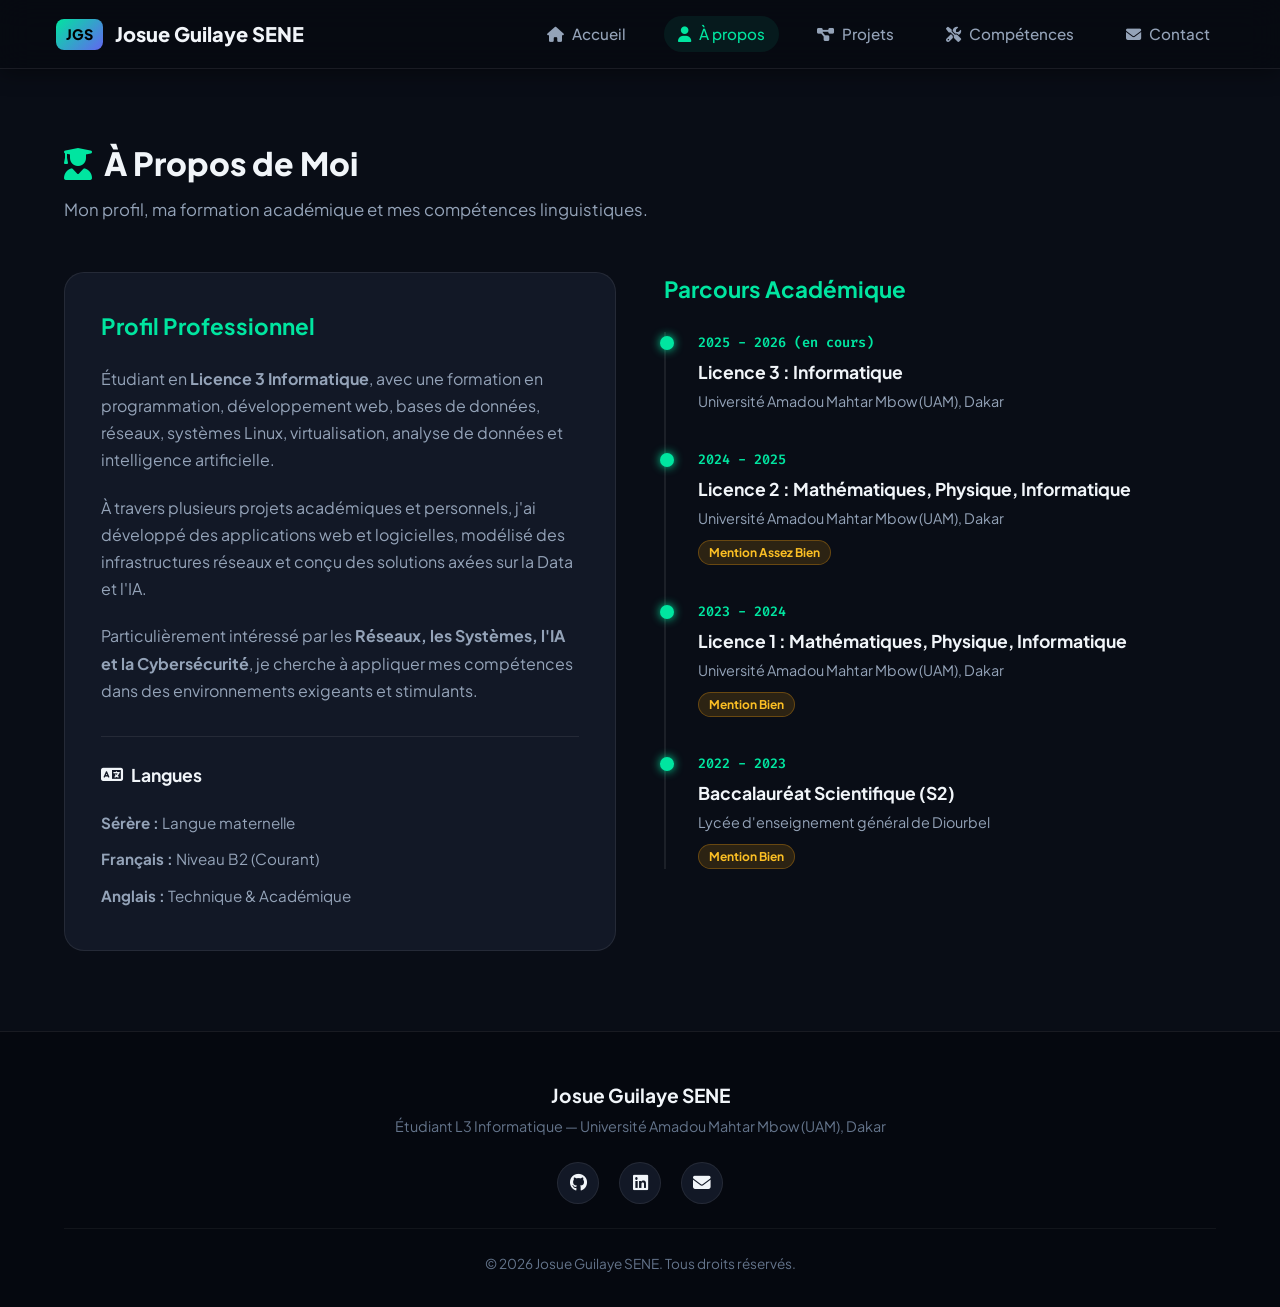
==== about.html @ 21975255 "Mon porfolio" ====
<!DOCTYPE html>
<html lang="fr">
<head>
    <meta charset="UTF-8">
    <meta name="viewport" content="width=device-width, initial-scale=1.0">
    <title>À propos | Josue Guilaye SENE</title>
    <!-- Font Awesome Icons -->
    <link rel="stylesheet" href="https://cdnjs.cloudflare.com/ajax/libs/font-awesome/6.5.1/css/all.min.css">
    <!-- Google Fonts -->
    <link rel="preconnect" href="https://fonts.googleapis.com">
    <link rel="preconnect" href="https://fonts.gstatic.com" crossorigin>
    <link href="https://fonts.googleapis.com/css2?family=Plus+Jakarta+Sans:wght@300;400;500;600;700;800&family=Fira+Code:wght@400;500&display=swap" rel="stylesheet">
    <!-- Main Style -->
    <link rel="stylesheet" href="static/css/style.css">
</head>
<body>
    <header class="header">
        <div class="nav-container">
            <a href="index.html" class="logo">
                <span class="logo-badge">JGS</span>
                <span class="logo-name">Josue Guilaye SENE</span>
            </a>
            <button class="menu-toggle" id="menuToggle" aria-label="Toggle Navigation">
                <i class="fas fa-bars"></i>
            </button>
            <nav class="nav-links" id="navLinks">
                <a href="index.html" class="nav-item"><i class="fas fa-home"></i> Accueil</a>
                <a href="about.html" class="nav-item active"><i class="fas fa-user"></i> À propos</a>
                <a href="projects.html" class="nav-item"><i class="fas fa-project-diagram"></i> Projets</a>
                <a href="skills.html" class="nav-item"><i class="fas fa-tools"></i> Compétences</a>
                <a href="contact.html" class="nav-item"><i class="fas fa-envelope"></i> Contact</a>
            </nav>
        </div>
    </header>

    <main class="main-body">
        
<section class="section container">
    <h2 class="section-title"><i class="fas fa-user-graduate"></i> À Propos de Moi</h2>
    <p class="section-subtitle">Mon profil, ma formation académique et mes compétences linguistiques.</p>

    <div class="about-grid">
        <div class="about-text-card">
            <h3>Profil Professionnel</h3>
            <p>
                Étudiant en <strong>Licence 3 Informatique</strong>, avec une formation en programmation, développement web, bases de données, réseaux, systèmes Linux, virtualisation, analyse de données et intelligence artificielle.
            </p>
            <p>
                À travers plusieurs projets académiques et personnels, j'ai développé des applications web et logicielles, modélisé des infrastructures réseaux et conçu des solutions axées sur la Data et l'IA.
            </p>
            <p>
                Particulièrement intéressé par les <strong>Réseaux, les Systèmes, l'IA et la Cybersécurité</strong>, je cherche à appliquer mes compétences dans des environnements exigeants et stimulants.
            </p>

            <div class="languages-box">
                <h4><i class="fas fa-language"></i> Langues</h4>
                <ul class="languages-list">
                    <li><strong>Sérère :</strong> Langue maternelle</li>
                    <li><strong>Français :</strong> Niveau B2 (Courant)</li>
                    <li><strong>Anglais :</strong> Technique & Académique</li>
                </ul>
            </div>
        </div>

        <div class="timeline-wrapper">
            <h3>Parcours Académique</h3>
            <div class="timeline">
                <div class="timeline-item">
                    <div class="timeline-dot"></div>
                    <div class="timeline-date">2025 - 2026 (en cours)</div>
                    <h4>Licence 3 : Informatique</h4>
                    <p class="timeline-place">Université Amadou Mahtar Mbow (UAM), Dakar</p>
                </div>

                <div class="timeline-item">
                    <div class="timeline-dot"></div>
                    <div class="timeline-date">2024 - 2025</div>
                    <h4>Licence 2 : Mathématiques, Physique, Informatique</h4>
                    <p class="timeline-place">Université Amadou Mahtar Mbow (UAM), Dakar</p>
                    <span class="badge-mention">Mention Assez Bien</span>
                </div>

                <div class="timeline-item">
                    <div class="timeline-dot"></div>
                    <div class="timeline-date">2023 - 2024</div>
                    <h4>Licence 1 : Mathématiques, Physique, Informatique</h4>
                    <p class="timeline-place">Université Amadou Mahtar Mbow (UAM), Dakar</p>
                    <span class="badge-mention">Mention Bien</span>
                </div>

                <div class="timeline-item">
                    <div class="timeline-dot"></div>
                    <div class="timeline-date">2022 - 2023</div>
                    <h4>Baccalauréat Scientifique (S2)</h4>
                    <p class="timeline-place">Lycée d'enseignement général de Diourbel</p>
                    <span class="badge-mention">Mention Bien</span>
                </div>
            </div>
        </div>
    </div>
</section>

    </main>

    <footer class="footer">
        <div class="footer-container">
            <div class="footer-info">
                <h3>Josue Guilaye SENE</h3>
                <p>Étudiant L3 Informatique — Université Amadou Mahtar Mbow (UAM), Dakar</p>
            </div>
            <div class="footer-links">
                <a href="https://github.com/JosueSENE" target="_blank" rel="noopener" title="GitHub"><i class="fab fa-github"></i></a>
                <a href="https://www.linkedin.com/in/josueguilaye-sene5" target="_blank" rel="noopener" title="LinkedIn"><i class="fab fa-linkedin"></i></a>
                <a href="mailto:josueguilay@gmail.com" title="Email"><i class="fas fa-envelope"></i></a>
            </div>
            <div class="footer-copy">
                <p>&copy; 2026 Josue Guilaye SENE. Tous droits réservés.</p>
            </div>
        </div>
    </footer>

    <script>
        const toggle = document.getElementById('menuToggle');
        const nav = document.getElementById('navLinks');
        if(toggle && nav) {
            toggle.addEventListener('click', () => {
                nav.classList.toggle('open');
            });
        }
    </script>
</body>
</html>
---- static/css/style.css ----
/* ==========================================================================
   PORTFOLIO STYLESHEET - JOSUE GUILAYE SENE
   ========================================================================== */

:root {
    --bg-dark: #090d16;
    --bg-card: #121826;
    --bg-card-hover: #1a2336;
    --border-color: rgba(255, 255, 255, 0.08);
    --border-glow: rgba(0, 229, 160, 0.3);
    
    --primary: #00e5a0;
    --primary-glow: rgba(0, 229, 160, 0.2);
    --secondary: #6366f1;
    --text-main: #f1f5f9;
    --text-muted: #94a3b8;
    --text-dim: #64748b;
    
    --font-sans: 'Plus Jakarta Sans', -apple-system, BlinkMacSystemFont, sans-serif;
    --font-mono: 'Fira Code', monospace;
    
    --radius-sm: 8px;
    --radius-md: 14px;
    --radius-lg: 20px;
    --radius-full: 9999px;
    
    --shadow-sm: 0 4px 12px rgba(0, 0, 0, 0.2);
    --shadow-md: 0 10px 30px rgba(0, 0, 0, 0.35);
    --shadow-glow: 0 0 25px var(--primary-glow);
    
    --transition: all 0.3s cubic-bezier(0.16, 1, 0.3, 1);
}

/* Reset & Global */
*, *::before, *::after {
    box-sizing: border-box;
    margin: 0;
    padding: 0;
}

html {
    scroll-behavior: smooth;
}

body {
    background-color: var(--bg-dark);
    color: var(--text-main);
    font-family: var(--font-sans);
    line-height: 1.6;
    overflow-x: hidden;
    min-height: 100vh;
    display: flex;
    flex-direction: column;
}

a {
    color: var(--primary);
    text-decoration: none;
    transition: var(--transition);
}

a:hover {
    color: #33ebd0;
}

ul {
    list-style: none;
}

img {
    max-width: 100%;
    display: block;
}

.container {
    width: 90%;
    max-width: 1200px;
    margin: 0 auto;
}

/* Layout Core */
.main-body {
    flex: 1;
    padding-top: 90px;
}

/* Header & Navbar - Full Width Stick-to-Top */
.header {
    position: fixed;
    top: 0;
    left: 0;
    right: 0;
    width: 100%;
    z-index: 1000;
    background: rgba(7, 10, 18, 0.92);
    backdrop-filter: blur(16px);
    -webkit-backdrop-filter: blur(16px);
    border-bottom: 1px solid var(--border-color);
    box-shadow: 0 4px 20px rgba(0, 0, 0, 0.4);
}

.nav-container {
    width: 100%;
    max-width: 100%;
    padding: 1rem 3.5rem;
    display: flex;
    justify-content: space-between;
    align-items: center;
}

.logo {
    display: flex;
    align-items: center;
    gap: 12px;
    font-weight: 800;
    font-size: 1.25rem;
    color: var(--text-main);
}

.logo-badge {
    background: linear-gradient(135deg, var(--primary), var(--secondary));
    color: #000;
    padding: 4px 10px;
    border-radius: var(--radius-sm);
    font-weight: 900;
    font-size: 0.9rem;
}

.nav-links {
    display: flex;
    gap: 1.5rem;
}

.nav-item {
    color: var(--text-muted);
    font-weight: 500;
    font-size: 0.95rem;
    padding: 6px 14px;
    border-radius: var(--radius-full);
    display: flex;
    align-items: center;
    gap: 8px;
    transition: var(--transition);
}

.nav-item:hover, .nav-item.active {
    color: var(--primary);
    background: rgba(0, 229, 160, 0.08);
}

.menu-toggle {
    display: none;
    background: none;
    border: none;
    color: var(--text-main);
    font-size: 1.5rem;
    cursor: pointer;
}

/* Hero Section */
.hero-section {
    padding: 4rem 5%;
    max-width: 1200px;
    margin: 0 auto;
}

.hero-container {
    display: grid;
    grid-template-columns: 1.2fr 0.8fr;
    gap: 3rem;
    align-items: center;
}

.badge-status {
    display: inline-flex;
    align-items: center;
    gap: 8px;
    background: rgba(0, 229, 160, 0.1);
    color: var(--primary);
    border: 1px solid rgba(0, 229, 160, 0.25);
    padding: 6px 16px;
    border-radius: var(--radius-full);
    font-size: 0.85rem;
    font-weight: 600;
    margin-bottom: 1.5rem;
}

.pulse {
    width: 8px;
    height: 8px;
    background-color: var(--primary);
    border-radius: 50%;
    box-shadow: 0 0 0 0 rgba(0, 229, 160, 0.7);
    animation: pulseAnimation 2s infinite;
}

@keyframes pulseAnimation {
    0% { transform: scale(0.95); box-shadow: 0 0 0 0 rgba(0, 229, 160, 0.7); }
    70% { transform: scale(1); box-shadow: 0 0 0 10px rgba(0, 229, 160, 0); }
    100% { transform: scale(0.95); box-shadow: 0 0 0 0 rgba(0, 229, 160, 0); }
}

.hero-text h1 {
    font-size: 2.8rem;
    font-weight: 800;
    line-height: 1.2;
    margin-bottom: 0.5rem;
}

.highlight {
    background: linear-gradient(135deg, var(--primary), #38bdf8);
    -webkit-background-clip: text;
    -webkit-text-fill-color: transparent;
}

.hero-text h2 {
    font-size: 1.35rem;
    color: var(--text-muted);
    font-weight: 500;
    margin-bottom: 1.25rem;
}

.hero-bio {
    color: var(--text-muted);
    font-size: 1.05rem;
    line-height: 1.7;
    margin-bottom: 2rem;
}

.hero-actions {
    display: flex;
    gap: 1rem;
    margin-bottom: 2rem;
    flex-wrap: wrap;
}

.btn {
    display: inline-flex;
    align-items: center;
    gap: 10px;
    padding: 12px 26px;
    border-radius: var(--radius-md);
    font-weight: 600;
    font-size: 0.95rem;
    cursor: pointer;
    transition: var(--transition);
    border: none;
}

.btn-primary {
    background: var(--primary);
    color: #060a12;
    box-shadow: var(--shadow-glow);
}

.btn-primary:hover {
    transform: translateY(-3px);
    background: #25f4b5;
    color: #060a12;
    box-shadow: 0 0 35px rgba(0, 229, 160, 0.4);
}

.btn-outline {
    background: transparent;
    color: var(--text-main);
    border: 1px solid var(--border-color);
}

.btn-outline:hover {
    border-color: var(--primary);
    color: var(--primary);
    background: rgba(0, 229, 160, 0.05);
    transform: translateY(-3px);
}

.contact-quick {
    display: flex;
    gap: 1.5rem;
    color: var(--text-dim);
    font-size: 0.9rem;
    flex-wrap: wrap;
}

.contact-quick span {
    display: flex;
    align-items: center;
    gap: 8px;
}

/* Profile Card */
.profile-card {
    position: relative;
    background: var(--bg-card);
    border: 1px solid var(--border-color);
    border-radius: var(--radius-lg);
    padding: 1.25rem;
    text-align: center;
    box-shadow: var(--shadow-md);
    transition: var(--transition);
}

.profile-card:hover {
    border-color: var(--border-glow);
    box-shadow: var(--shadow-glow);
}

.profile-img {
    width: 100%;
    max-width: 320px;
    height: 320px;
    object-fit: cover;
    border-radius: var(--radius-md);
    margin: 0 auto 1.25rem auto;
}

.profile-tag {
    background: rgba(255, 255, 255, 0.04);
    padding: 8px 16px;
    border-radius: var(--radius-md);
    font-size: 0.9rem;
    font-weight: 600;
    color: var(--primary);
    display: inline-flex;
    align-items: center;
    gap: 8px;
}

/* Overview / Stats */
.stats-grid {
    display: grid;
    grid-template-columns: repeat(auto-fit, minmax(200px, 1fr));
    gap: 1.5rem;
    margin: 3rem 0;
}

.stat-card {
    background: var(--bg-card);
    border: 1px solid var(--border-color);
    padding: 1.75rem;
    border-radius: var(--radius-md);
    text-align: center;
    transition: var(--transition);
}

.stat-card:hover {
    transform: translateY(-5px);
    border-color: var(--primary);
}

.stat-number {
    font-size: 2.2rem;
    font-weight: 800;
    color: var(--primary);
    margin-bottom: 0.25rem;
}

.stat-label {
    color: var(--text-muted);
    font-size: 0.9rem;
    font-weight: 500;
}

/* Section Commons */
.section {
    padding: 3rem 0 5rem 0;
}

.section-title {
    font-size: 2rem;
    font-weight: 800;
    margin-bottom: 0.5rem;
    display: flex;
    align-items: center;
    gap: 12px;
}

.section-title i {
    color: var(--primary);
}

.section-subtitle {
    color: var(--text-muted);
    font-size: 1.05rem;
    margin-bottom: 3rem;
}

.section-header {
    display: flex;
    justify-content: space-between;
    align-items: center;
    margin-bottom: 2rem;
}

.see-all {
    font-weight: 600;
    display: flex;
    align-items: center;
    gap: 8px;
}

/* Projects Grid */
.projects-grid, .projects-list-grid {
    display: grid;
    grid-template-columns: repeat(auto-fit, minmax(320px, 1fr));
    gap: 2rem;
}

.project-card, .project-detailed-card {
    background: var(--bg-card);
    border: 1px solid var(--border-color);
    border-radius: var(--radius-lg);
    padding: 2rem;
    display: flex;
    flex-direction: column;
    justify-content: space-between;
    transition: var(--transition);
}

.project-card:hover, .project-detailed-card:hover {
    transform: translateY(-8px);
    border-color: var(--primary);
    box-shadow: var(--shadow-md), 0 0 20px rgba(0, 229, 160, 0.1);
}

.project-icon {
    width: 50px;
    height: 50px;
    background: rgba(0, 229, 160, 0.1);
    color: var(--primary);
    border-radius: var(--radius-md);
    display: flex;
    align-items: center;
    justify-content: center;
    font-size: 1.4rem;
    margin-bottom: 1.25rem;
}

.project-tech {
    font-family: var(--font-mono);
    font-size: 0.8rem;
    color: var(--primary);
    margin-bottom: 0.5rem;
    display: block;
}

.project-card h3, .project-detailed-card h3 {
    font-size: 1.3rem;
    font-weight: 700;
    margin-bottom: 0.75rem;
}

.project-card p, .project-detailed-card p {
    color: var(--text-muted);
    font-size: 0.95rem;
    line-height: 1.6;
    margin-bottom: 1.5rem;
}

.card-header {
    display: flex;
    justify-content: space-between;
    align-items: center;
    margin-bottom: 1rem;
}

.category-badge {
    background: rgba(99, 102, 241, 0.15);
    color: #a5b4fc;
    border: 1px solid rgba(99, 102, 241, 0.3);
    padding: 4px 12px;
    border-radius: var(--radius-full);
    font-size: 0.8rem;
    font-weight: 600;
}

.card-icon {
    font-size: 1.2rem;
    color: var(--text-dim);
}

.tech-tags {
    display: flex;
    flex-wrap: wrap;
    gap: 8px;
    margin-top: auto;
}

.tech-tags span {
    background: rgba(255, 255, 255, 0.05);
    color: var(--text-main);
    font-size: 0.8rem;
    font-family: var(--font-mono);
    padding: 4px 10px;
    border-radius: var(--radius-sm);
    border: 1px solid rgba(255, 255, 255, 0.05);
}

/* About Grid & Timeline */
.about-grid {
    display: grid;
    grid-template-columns: 1fr 1fr;
    gap: 3rem;
}

.about-text-card {
    background: var(--bg-card);
    border: 1px solid var(--border-color);
    padding: 2.25rem;
    border-radius: var(--radius-lg);
}

.about-text-card h3 {
    font-size: 1.4rem;
    margin-bottom: 1.25rem;
    color: var(--primary);
}

.about-text-card p {
    color: var(--text-muted);
    line-height: 1.7;
    margin-bottom: 1.25rem;
}

.languages-box {
    margin-top: 2rem;
    padding-top: 1.5rem;
    border-top: 1px solid var(--border-color);
}

.languages-box h4 {
    font-size: 1.1rem;
    margin-bottom: 1rem;
    color: var(--text-main);
    display: flex;
    align-items: center;
    gap: 8px;
}

.languages-list li {
    color: var(--text-muted);
    padding: 6px 0;
    font-size: 0.95rem;
}

.timeline-wrapper h3 {
    font-size: 1.4rem;
    margin-bottom: 1.5rem;
    color: var(--primary);
}

.timeline {
    position: relative;
    padding-left: 2rem;
    border-left: 2px solid var(--border-color);
}

.timeline-item {
    position: relative;
    margin-bottom: 2.25rem;
}

.timeline-item:last-child {
    margin-bottom: 0;
}

.timeline-dot {
    position: absolute;
    left: -2.4rem;
    top: 4px;
    width: 14px;
    height: 14px;
    border-radius: 50%;
    background: var(--primary);
    box-shadow: 0 0 10px var(--primary);
}

.timeline-date {
    font-family: var(--font-mono);
    font-size: 0.85rem;
    color: var(--primary);
    font-weight: 600;
    margin-bottom: 0.25rem;
}

.timeline-item h4 {
    font-size: 1.1rem;
    font-weight: 700;
    margin-bottom: 0.25rem;
}

.timeline-place {
    color: var(--text-muted);
    font-size: 0.9rem;
    margin-bottom: 0.5rem;
}

.badge-mention {
    display: inline-block;
    background: rgba(245, 158, 11, 0.15);
    color: #fbbf24;
    border: 1px solid rgba(245, 158, 11, 0.3);
    font-size: 0.75rem;
    font-weight: 700;
    padding: 2px 10px;
    border-radius: var(--radius-full);
}

/* Skills Page */
.skills-grid {
    display: grid;
    grid-template-columns: repeat(auto-fit, minmax(340px, 1fr));
    gap: 2rem;
    margin-bottom: 3rem;
}

.skill-category {
    background: var(--bg-card);
    border: 1px solid var(--border-color);
    border-radius: var(--radius-lg);
    padding: 1.75rem;
    transition: var(--transition);
}

.skill-category:hover {
    border-color: var(--border-glow);
}

.skill-category h3 {
    font-size: 1.15rem;
    font-weight: 700;
    margin-bottom: 1.25rem;
    display: flex;
    align-items: center;
    gap: 10px;
    color: var(--primary);
}

.tags {
    display: flex;
    flex-wrap: wrap;
    gap: 10px;
}

.tag {
    background: rgba(255, 255, 255, 0.04);
    border: 1px solid var(--border-color);
    color: var(--text-main);
    padding: 8px 16px;
    border-radius: var(--radius-md);
    font-size: 0.9rem;
    font-weight: 500;
    display: flex;
    align-items: center;
    gap: 8px;
    transition: var(--transition);
}

.tag:hover {
    background: rgba(0, 229, 160, 0.1);
    border-color: var(--primary);
    color: var(--primary);
    transform: translateY(-2px);
}

.certifications-box {
    background: var(--bg-card);
    border: 1px solid var(--border-color);
    border-radius: var(--radius-lg);
    padding: 2rem;
}

.certifications-box h3 {
    font-size: 1.25rem;
    margin-bottom: 1.25rem;
    color: var(--primary);
    display: flex;
    align-items: center;
    gap: 10px;
}

.cert-card {
    display: flex;
    gap: 1.25rem;
    align-items: center;
    background: rgba(255, 255, 255, 0.02);
    padding: 1.25rem;
    border-radius: var(--radius-md);
    border: 1px solid var(--border-color);
}

.cert-icon {
    font-size: 2.2rem;
    color: #f59e0b;
}

.cert-card h4 {
    font-size: 1.1rem;
    margin-bottom: 0.25rem;
}

.cert-card p {
    color: var(--text-muted);
    font-size: 0.9rem;
}

/* Contact Page */
.contact-wrapper {
    display: grid;
    grid-template-columns: 1fr 1.3fr;
    gap: 3rem;
}

.contact-info-cards {
    display: flex;
    flex-direction: column;
    gap: 1.25rem;
}

.info-card {
    background: var(--bg-card);
    border: 1px solid var(--border-color);
    border-radius: var(--radius-md);
    padding: 1.25rem 1.5rem;
    display: flex;
    align-items: center;
    gap: 1.25rem;
    transition: var(--transition);
}

.info-card:hover {
    border-color: var(--primary);
    transform: translateX(5px);
}

.info-card i {
    font-size: 1.4rem;
    color: var(--primary);
    width: 40px;
    height: 40px;
    background: rgba(0, 229, 160, 0.1);
    border-radius: 50%;
    display: flex;
    align-items: center;
    justify-content: center;
}

.info-card h4 {
    font-size: 0.85rem;
    color: var(--text-dim);
    text-transform: uppercase;
    letter-spacing: 0.5px;
}

.info-card p, .info-card a {
    color: var(--text-main);
    font-weight: 600;
    font-size: 0.95rem;
}

.contact-form {
    background: var(--bg-card);
    border: 1px solid var(--border-color);
    border-radius: var(--radius-lg);
    padding: 2.25rem;
    display: flex;
    flex-direction: column;
    gap: 1.25rem;
}

.contact-form h3 {
    font-size: 1.3rem;
    margin-bottom: 0.5rem;
}

.form-group {
    display: flex;
    flex-direction: column;
    gap: 6px;
}

.form-group label {
    font-size: 0.85rem;
    color: var(--text-muted);
    font-weight: 500;
}

.form-group input, .form-group textarea {
    background: rgba(255, 255, 255, 0.03);
    border: 1px solid var(--border-color);
    border-radius: var(--radius-sm);
    padding: 12px 16px;
    color: var(--text-main);
    font-family: var(--font-sans);
    font-size: 0.95rem;
    outline: none;
    transition: var(--transition);
}

.form-group input:focus, .form-group textarea:focus {
    border-color: var(--primary);
    box-shadow: 0 0 10px rgba(0, 229, 160, 0.2);
    background: rgba(255, 255, 255, 0.05);
}

/* Footer */
.footer {
    background: #05080f;
    border-top: 1px solid var(--border-color);
    padding: 3rem 5% 2rem 5%;
    margin-top: auto;
}

.footer-container {
    max-width: 1200px;
    margin: 0 auto;
    display: flex;
    flex-direction: column;
    align-items: center;
    gap: 1.5rem;
    text-align: center;
}

.footer-info h3 {
    font-size: 1.2rem;
    font-weight: 700;
    margin-bottom: 0.25rem;
}

.footer-info p {
    color: var(--text-dim);
    font-size: 0.9rem;
}

.footer-links {
    display: flex;
    gap: 1.25rem;
}

.footer-links a {
    width: 42px;
    height: 42px;
    border-radius: 50%;
    background: var(--bg-card);
    border: 1px solid var(--border-color);
    color: var(--text-main);
    display: flex;
    align-items: center;
    justify-content: center;
    font-size: 1.1rem;
    transition: var(--transition);
}

.footer-links a:hover {
    color: #000;
    background: var(--primary);
    border-color: var(--primary);
    transform: translateY(-4px);
}

.footer-copy {
    color: var(--text-dim);
    font-size: 0.85rem;
    border-top: 1px solid rgba(255, 255, 255, 0.05);
    padding-top: 1.5rem;
    width: 100%;
}

/* Responsive Styles */
@media (max-width: 992px) {
    .hero-container {
        grid-template-columns: 1fr;
        text-align: center;
    }
    .hero-actions, .contact-quick {
        justify-content: center;
    }
    .about-grid, .contact-wrapper {
        grid-template-columns: 1fr;
    }
}

@media (max-width: 768px) {
    .menu-toggle {
        display: block;
    }
    .nav-links {
        position: fixed;
        top: 70px;
        left: -100%;
        width: 100%;
        height: calc(100vh - 70px);
        background: var(--bg-dark);
        flex-direction: column;
        padding: 2rem;
        gap: 1.5rem;
        transition: var(--transition);
        border-top: 1px solid var(--border-color);
    }
    .nav-links.open {
        left: 0;
    }
    .hero-text h1 {
        font-size: 2.2rem;
    }
}
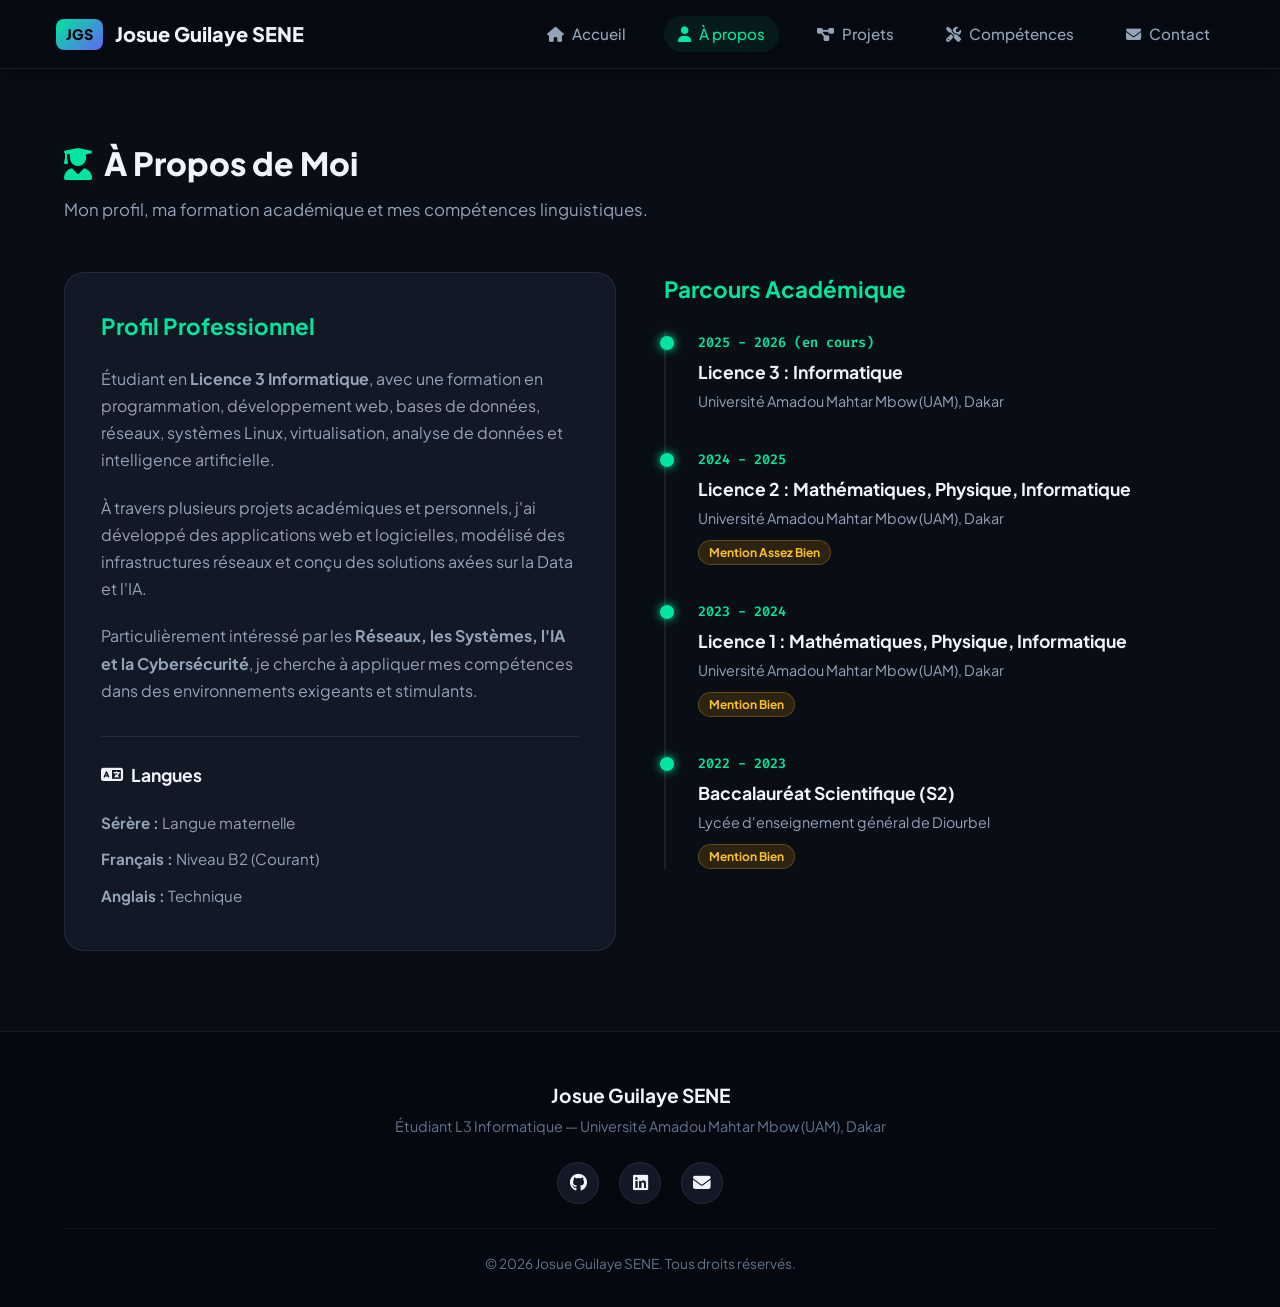
==== commit 4b6b7a6a: "ma" ====
--- a/about.html
+++ b/about.html
@@ -57,7 +57,7 @@
                 <ul class="languages-list">
                     <li><strong>Sérère :</strong> Langue maternelle</li>
                     <li><strong>Français :</strong> Niveau B2 (Courant)</li>
-                    <li><strong>Anglais :</strong> Technique & Académique</li>
+                    <li><strong>Anglais :</strong> Technique</li>
                 </ul>
             </div>
         </div>
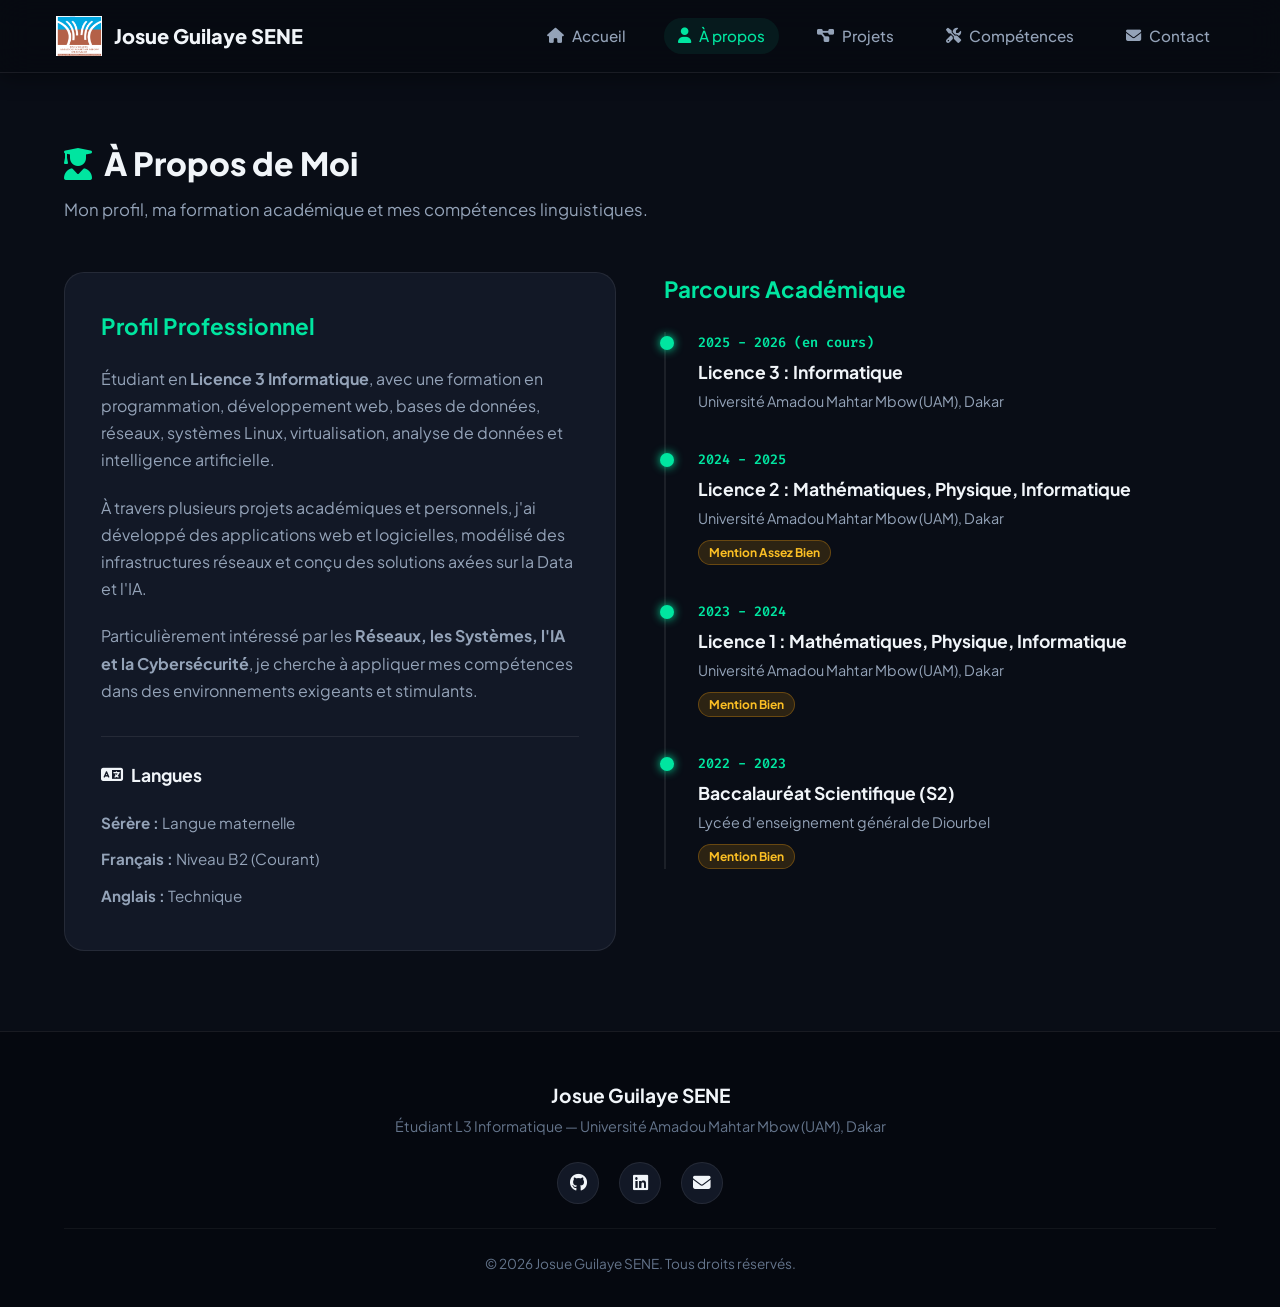
==== commit 240a7456: "maj" ====
--- a/about.html
+++ b/about.html
@@ -17,7 +17,7 @@
     <header class="header">
         <div class="nav-container">
             <a href="index.html" class="logo">
-                <span class="logo-badge">JGS</span>
+                <img src="static/images/logo.png" alt="Logo UAM" class="logo-img">
                 <span class="logo-name">Josue Guilaye SENE</span>
             </a>
             <button class="menu-toggle" id="menuToggle" aria-label="Toggle Navigation">
--- a/static/css/style.css
+++ b/static/css/style.css
@@ -117,13 +117,10 @@
     color: var(--text-main);
 }
 
-.logo-badge {
-    background: linear-gradient(135deg, var(--primary), var(--secondary));
-    color: #000;
-    padding: 4px 10px;
-    border-radius: var(--radius-sm);
-    font-weight: 900;
-    font-size: 0.9rem;
+.logo-img {
+    height: 40px;
+    width: auto;
+    object-fit: contain;
 }
 
 .nav-links {
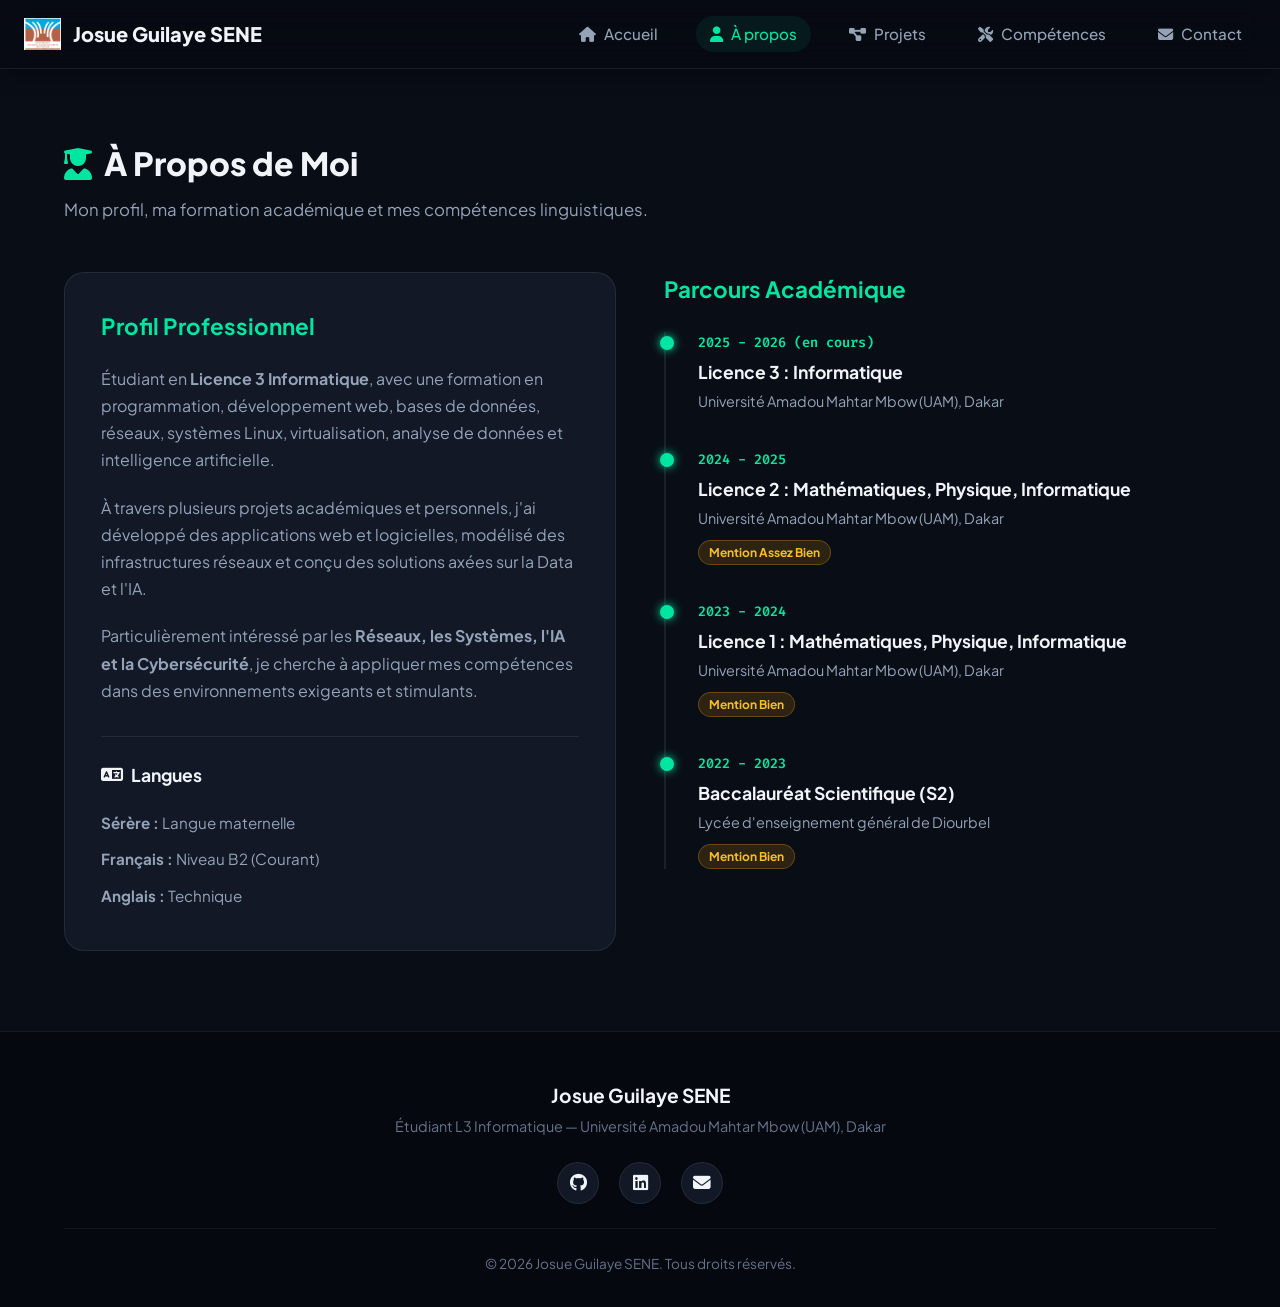
==== commit c107803b: "maj" ====
--- a/about.html
+++ b/about.html
@@ -17,7 +17,7 @@
     <header class="header">
         <div class="nav-container">
             <a href="index.html" class="logo">
-                <img src="static/images/logo.png" alt="Logo UAM" class="logo-img">
+                <img src="static/images/logo.png?v=2" alt="Logo UAM" class="logo-img">
                 <span class="logo-name">Josue Guilaye SENE</span>
             </a>
             <button class="menu-toggle" id="menuToggle" aria-label="Toggle Navigation">
--- a/static/css/style.css
+++ b/static/css/style.css
@@ -102,7 +102,7 @@
 .nav-container {
     width: 100%;
     max-width: 100%;
-    padding: 1rem 3.5rem;
+    padding: 1rem 1.5rem;
     display: flex;
     justify-content: space-between;
     align-items: center;
@@ -118,7 +118,7 @@
 }
 
 .logo-img {
-    height: 40px;
+    height: 32px;
     width: auto;
     object-fit: contain;
 }
@@ -879,6 +879,16 @@
 @media (max-width: 768px) {
     .menu-toggle {
         display: block;
+    }
+    .nav-container {
+        padding: 0.8rem 1rem;
+    }
+    .logo {
+        font-size: 1rem;
+        gap: 8px;
+    }
+    .logo-img {
+        height: 26px;
     }
     .nav-links {
         position: fixed;
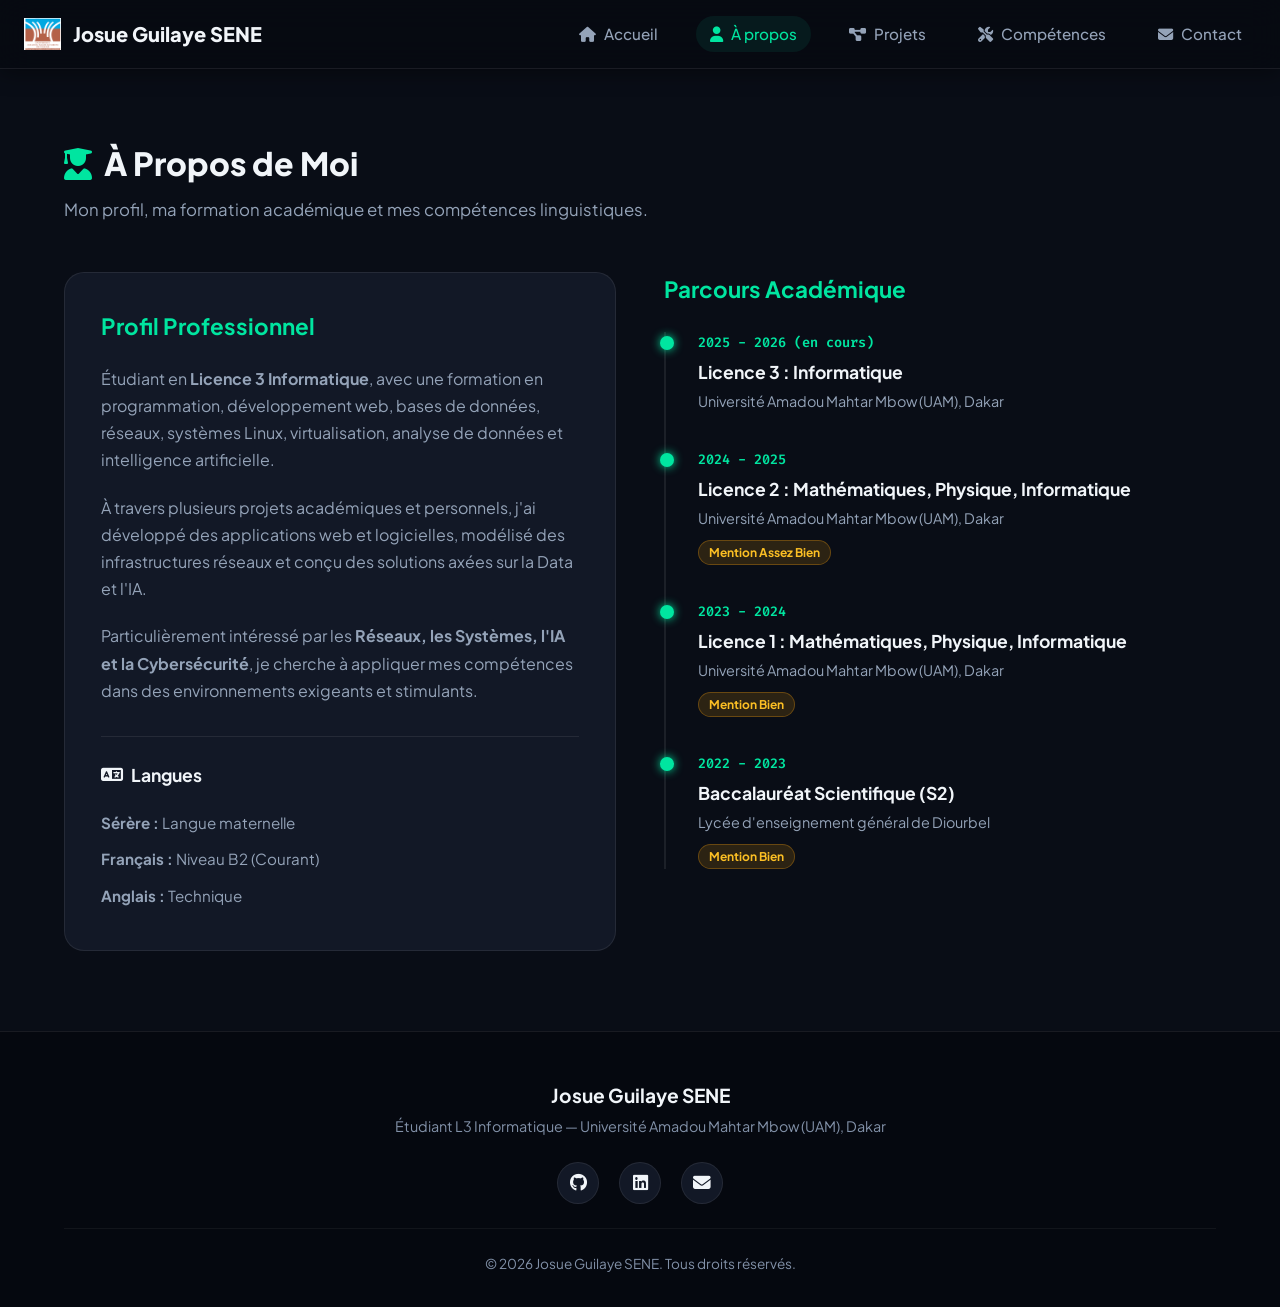
==== commit fd4c99ee: "maj" ====
--- a/about.html
+++ b/about.html
@@ -3,6 +3,7 @@
 <head>
     <meta charset="UTF-8">
     <meta name="viewport" content="width=device-width, initial-scale=1.0">
+    <meta name="description" content="Profil, formation académique et compétences de Josue Guilaye SENE, étudiant en Licence 3 Informatique.">
     <title>À propos | Josue Guilaye SENE</title>
     <!-- Font Awesome Icons -->
     <link rel="stylesheet" href="https://cdnjs.cloudflare.com/ajax/libs/font-awesome/6.5.1/css/all.min.css">
@@ -20,15 +21,15 @@
                 <img src="static/images/logo.png?v=2" alt="Logo UAM" class="logo-img">
                 <span class="logo-name">Josue Guilaye SENE</span>
             </a>
-            <button class="menu-toggle" id="menuToggle" aria-label="Toggle Navigation">
-                <i class="fas fa-bars"></i>
+            <button class="menu-toggle" id="menuToggle" aria-label="Toggle Navigation" aria-controls="navLinks" aria-expanded="false">
+                <i class="fas fa-bars" aria-hidden="true"></i>
             </button>
             <nav class="nav-links" id="navLinks">
-                <a href="index.html" class="nav-item"><i class="fas fa-home"></i> Accueil</a>
-                <a href="about.html" class="nav-item active"><i class="fas fa-user"></i> À propos</a>
-                <a href="projects.html" class="nav-item"><i class="fas fa-project-diagram"></i> Projets</a>
-                <a href="skills.html" class="nav-item"><i class="fas fa-tools"></i> Compétences</a>
-                <a href="contact.html" class="nav-item"><i class="fas fa-envelope"></i> Contact</a>
+                <a href="index.html" class="nav-item"><i class="fas fa-home" aria-hidden="true"></i> Accueil</a>
+                <a href="about.html" class="nav-item active"><i class="fas fa-user" aria-hidden="true"></i> À propos</a>
+                <a href="projects.html" class="nav-item"><i class="fas fa-project-diagram" aria-hidden="true"></i> Projets</a>
+                <a href="skills.html" class="nav-item"><i class="fas fa-tools" aria-hidden="true"></i> Compétences</a>
+                <a href="contact.html" class="nav-item"><i class="fas fa-envelope" aria-hidden="true"></i> Contact</a>
             </nav>
         </div>
     </header>
@@ -124,7 +125,8 @@
         const nav = document.getElementById('navLinks');
         if(toggle && nav) {
             toggle.addEventListener('click', () => {
-                nav.classList.toggle('open');
+                const isOpen = nav.classList.toggle('open');
+                toggle.setAttribute('aria-expanded', isOpen);
             });
         }
     </script>
--- a/static/css/style.css
+++ b/static/css/style.css
@@ -14,7 +14,7 @@
     --secondary: #6366f1;
     --text-main: #f1f5f9;
     --text-muted: #94a3b8;
-    --text-dim: #64748b;
+    --text-dim: #8291a8;
     
     --font-sans: 'Plus Jakarta Sans', -apple-system, BlinkMacSystemFont, sans-serif;
     --font-mono: 'Fira Code', monospace;
@@ -207,6 +207,7 @@
 .highlight {
     background: linear-gradient(135deg, var(--primary), #38bdf8);
     -webkit-background-clip: text;
+    background-clip: text;
     -webkit-text-fill-color: transparent;
 }
 
@@ -398,7 +399,7 @@
 /* Projects Grid */
 .projects-grid, .projects-list-grid {
     display: grid;
-    grid-template-columns: repeat(auto-fit, minmax(320px, 1fr));
+    grid-template-columns: repeat(auto-fit, minmax(min(320px, 100%), 1fr));
     gap: 2rem;
 }
 
@@ -605,9 +606,9 @@
 /* Skills Page */
 .skills-grid {
     display: grid;
-    grid-template-columns: repeat(auto-fit, minmax(340px, 1fr));
-    gap: 2rem;
-    margin-bottom: 3rem;
+    grid-template-columns: repeat(3, minmax(0, 1fr));
+    gap: 1.5rem;
+    padding-bottom: 3rem;
 }
 
 .skill-category {
@@ -664,6 +665,9 @@
     border: 1px solid var(--border-color);
     border-radius: var(--radius-lg);
     padding: 2rem;
+    display: flex;
+    flex-direction: column;
+    gap: 1rem;
 }
 
 .certifications-box h3 {
@@ -685,6 +689,14 @@
     border: 1px solid var(--border-color);
 }
 
+.cert-logo {
+    width: 48px;         
+    height: 48px;       
+    object-fit: contain;  
+    flex-shrink: 0;     
+    margin-top: 0.25rem;
+}
+
 .cert-icon {
     font-size: 2.2rem;
     color: #f59e0b;
@@ -698,6 +710,22 @@
 .cert-card p {
     color: var(--text-muted);
     font-size: 0.9rem;
+}
+
+.cert-meta {
+    font-size: 0.85rem;
+    color: #9ca3af;
+    margin: 0.25rem 0 0;
+}
+
+.cert-meta a {
+    color: var(--primary);
+    text-decoration: none;
+    font-weight: 600;
+}
+
+.cert-meta a:hover {
+    text-decoration: underline;
 }
 
 /* Contact Page */
@@ -864,6 +892,14 @@
 
 /* Responsive Styles */
 @media (max-width: 992px) {
+    .skills-grid {
+        display: grid;
+        grid-template-columns: repeat(2, minmax(0, 1fr));
+        gap: 1.5rem;
+    }
+    .skills-grid .skill-category {
+        margin-bottom: 0;
+    }
     .hero-container {
         grid-template-columns: 1fr;
         text-align: center;
@@ -877,6 +913,12 @@
 }
 
 @media (max-width: 768px) {
+    .skills-grid {
+        display: block;
+    }
+    .skills-grid .skill-category {
+        margin-bottom: 1.5rem;
+    }
     .menu-toggle {
         display: block;
     }
@@ -909,4 +951,4 @@
     .hero-text h1 {
         font-size: 2.2rem;
     }
-}+}
